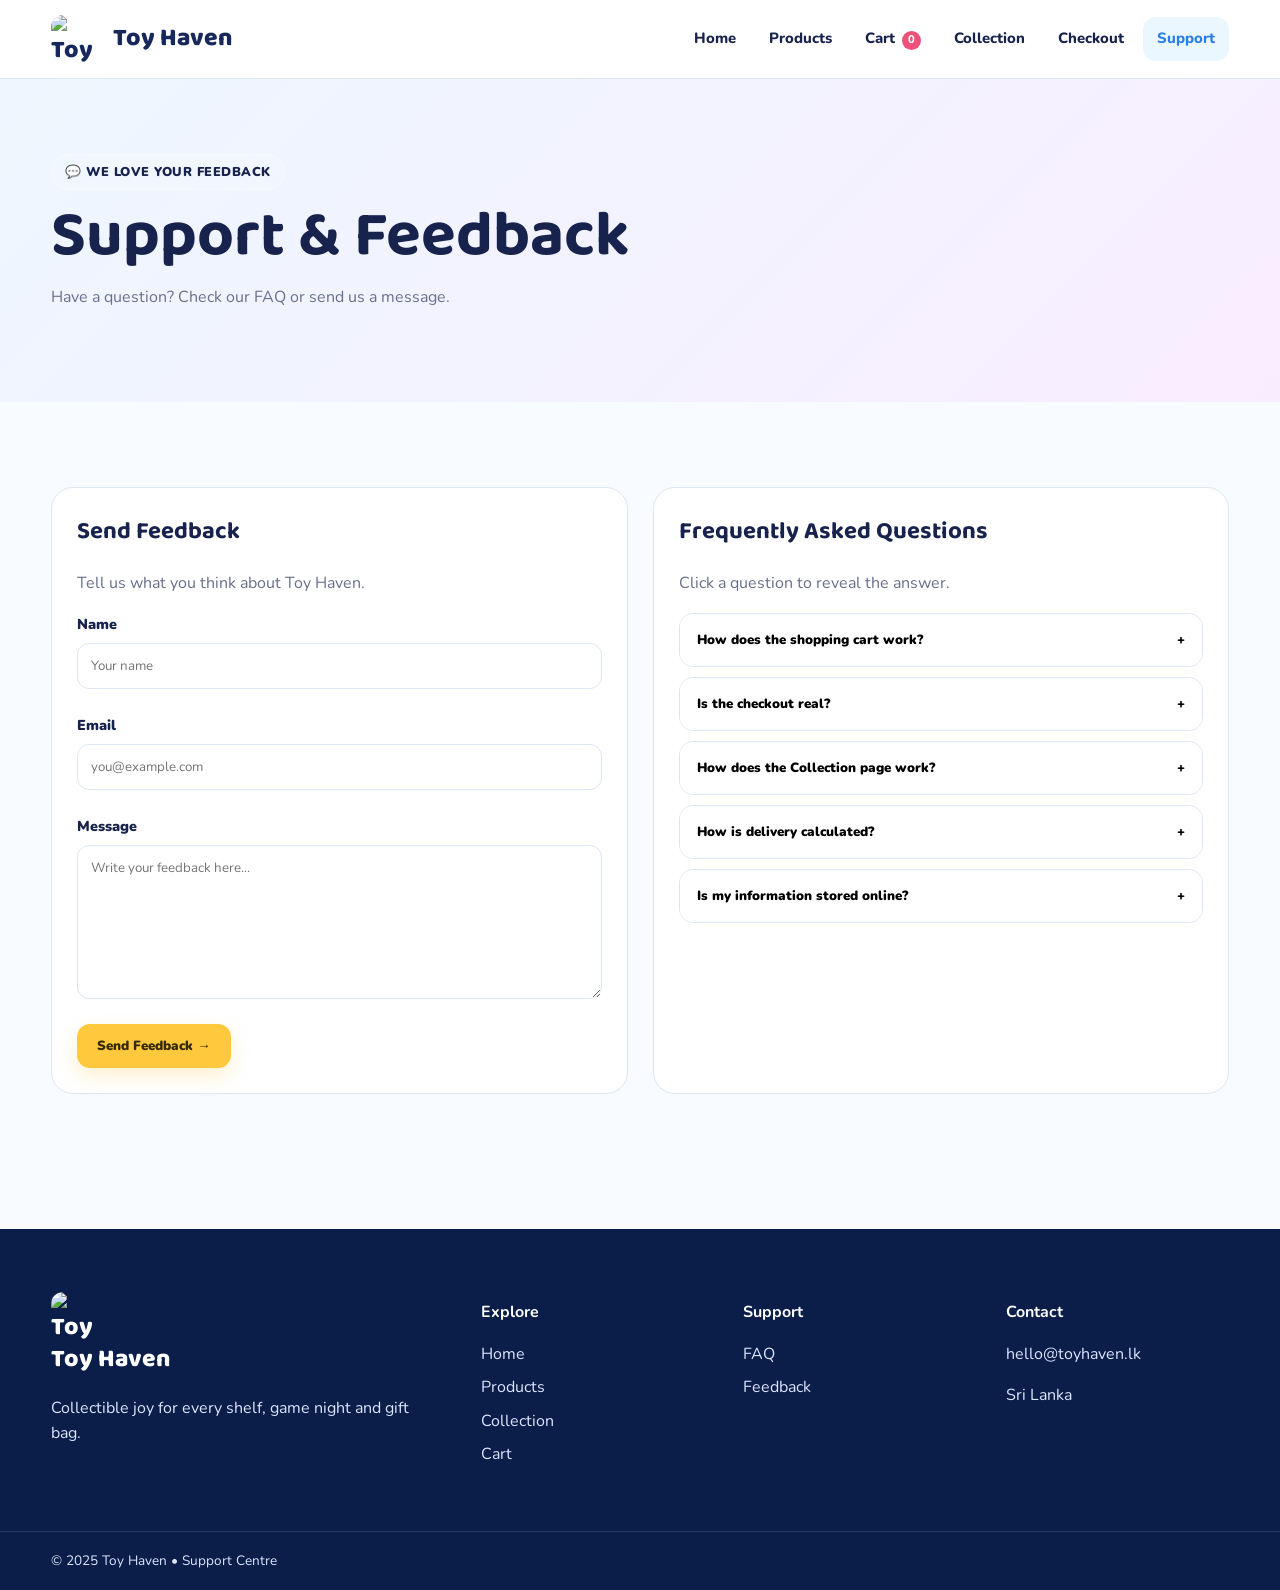
==== support.html @ c256fdbf "Add files via upload" ====
<!DOCTYPE html>
<html lang="en">

<head>

    <meta charset="UTF-8">
    <meta name="viewport" content="width=device-width, initial-scale=1.0">
    <meta name="description" content="Send feedback to Toy Haven and read answers to common questions.">
    <meta name="theme-color" content="#18285c">
    <title>Support &amp; Feedback | Toy Haven</title>
    <link rel="icon" href="IMAGES/favicon.png" type="image/png">
    <link rel="apple-touch-icon" href="icon-192.png">
    <link rel="manifest" href="manifest.webmanifest">
    <link rel="stylesheet" href="style.css">

</head>

<body>

<header class="site-header">

<div class="container nav-container">

<a href="index.html"
class="logo-link">

<img src="IMAGES/Logo.jpeg"
alt="Toy Haven Logo">

<span>Toy Haven</span>

</a>

<button class="menu-button"
id="menuButton" aria-label="Open navigation">
☰
</button>

<nav class="navigation"
id="navigation">

<a href="index.html">Home</a>

<a href="products.html">Products</a>

<a href="cart.html">
Cart
<span class="cart-badge">0</span>
</a>

<a href="wishlist.html">
Collection
</a>

<a href="checkout.html">
Checkout
</a>

<a href="support.html"
class="active">
Support
</a>

</nav>

</div>

</header>


<main>

<section class="page-banner">

<div class="container">

<span class="eyebrow">
💬 WE LOVE YOUR FEEDBACK
</span>

<h1>
Support & Feedback
</h1>

<p>
Have a question? Check our FAQ or
send us a message.
</p>

</div>

</section>


<section class="section">

<div class="container support-grid">


<div class="form-panel">

<h2>
Send Feedback
</h2>

<p class="muted">
Tell us what you think about Toy Haven.
</p>


<div id="feedbackSuccess"
class="success-message">

Thank you!
Your feedback has been saved successfully.

</div>


<form id="feedbackForm"
novalidate>


<div class="form-field">

<label for="feedbackName">
Name
</label>

<input
id="feedbackName"
name="name"
type="text"
required
placeholder="Your name">

<small class="form-error"
id="feedbackNameError">
</small>

</div>


<div class="form-field">

<label for="feedbackEmail">
Email
</label>

<input
id="feedbackEmail"
name="email"
type="email"
required
placeholder="you@example.com">

<small class="form-error"
id="feedbackEmailError">
</small>

</div>


<div class="form-field">

<label for="feedbackMessage">
Message
</label>

<textarea
id="feedbackMessage"
name="message"
rows="7"
required
placeholder="Write your feedback here..."></textarea>

<small class="form-error"
id="feedbackMessageError">
</small>

</div>


<button type="submit"
class="button button-primary">

Send Feedback →

</button>

</form>

</div>


<!-- FAQ -->

<div class="form-panel">

<h2>
Frequently Asked Questions
</h2>

<p class="muted">
Click a question to reveal the answer.
</p>


<div class="faq-list">


<div class="faq-item">

<button class="faq-question">

How does the shopping cart work?

<span>+</span>

</button>

<div class="faq-answer">

Products can be added from the Products page.
The cart quantity and products are stored
using localStorage so they remain after
refreshing the page.

</div>

</div>


<div class="faq-item">

<button class="faq-question">

Is the checkout real?

<span>+</span>

</button>

<div class="faq-answer">

No. The checkout is a front-end simulation
created for the academic project. No real
payment is processed.

</div>

</div>


<div class="faq-item">

<button class="faq-question">

How does the Collection page work?

<span>+</span>

</button>

<div class="faq-answer">

Click the heart icon on a product to add it
to your collection. You can then mark the
product as Interested, Owned or Not Interested.

</div>

</div>


<div class="faq-item">

<button class="faq-question">

How is delivery calculated?

<span>+</span>

</button>

<div class="faq-answer">

The demonstration uses LKR 500 delivery
for orders below LKR 15,000. Orders of
LKR 15,000 or more receive free simulated
delivery.

</div>

</div>


<div class="faq-item">

<button class="faq-question">

Is my information stored online?

<span>+</span>

</button>

<div class="faq-answer">

No. This academic front-end demonstration
stores form and shopping information in
the browser's localStorage.

</div>

</div>


</div>

</div>

</div>

</section>

</main>


<footer class="footer">

<div class="container footer-grid">

<div>

<a href="index.html"
class="logo-link footer-logo">

<img src="IMAGES/Logo.jpeg"
alt="Toy Haven Logo">

<span>Toy Haven</span>

</a>

<p>
Collectible joy for every shelf,
game night and gift bag.
</p>

</div>


<div>

<h3>Explore</h3>

<a href="index.html">Home</a>
<a href="products.html">Products</a>
<a href="wishlist.html">Collection</a>
<a href="cart.html">Cart</a>

</div>


<div>

<h3>Support</h3>

<a href="support.html">FAQ</a>
<a href="#feedbackForm">Feedback</a>

</div>


<div>

<h3>Contact</h3>

<p>
hello@toyhaven.lk
</p>

<p>
Sri Lanka
</p>

</div>

</div>


<div class="footer-bottom">

<div class="container">

© 2025 Toy Haven • Support Centre

</div>

</div>

</footer>


<div class="toast"
id="toast">
</div>


<script src="data/products.js"></script>
<script src="app.js"></script>


<script>

document.addEventListener("DOMContentLoaded", function () {


    /* FAQ */

    document.querySelectorAll(".faq-question")
        .forEach(function (button) {

            button.addEventListener(
                "click",
                function () {

                    const item =
                        button.parentElement;

                    item.classList.toggle("open");

                }
            );

        });


    /* FEEDBACK */

    document.getElementById("feedbackForm")
        .addEventListener("submit", function (event) {

            event.preventDefault();


            document.getElementById(
                "feedbackNameError"
            ).textContent = "";

            document.getElementById(
                "feedbackEmailError"
            ).textContent = "";

            document.getElementById(
                "feedbackMessageError"
            ).textContent = "";


            const name =
                document.getElementById(
                    "feedbackName"
                ).value.trim();


            const email =
                document.getElementById(
                    "feedbackEmail"
                ).value.trim();


            const message =
                document.getElementById(
                    "feedbackMessage"
                ).value.trim();


            let valid = true;


            if (name.length < 2) {

                document.getElementById(
                    "feedbackNameError"
                ).textContent =
                    "Please enter your name.";

                valid = false;

            }


            if (!/^\S+@\S+\.\S+$/.test(email)) {

                document.getElementById(
                    "feedbackEmailError"
                ).textContent =
                    "Please enter a valid email.";

                valid = false;

            }


            if (message.length < 10) {

                document.getElementById(
                    "feedbackMessageError"
                ).textContent =
                    "Please enter at least 10 characters.";

                valid = false;

            }


            if (!valid) return;


            const feedback =
                ToyHaven.read(
                    ToyHaven.KEYS.feedback,
                    []
                );


            feedback.unshift({

                name: name,

                email: email,

                message: message,

                date:
                    new Date().toISOString()

            });


            ToyHaven.write(
                ToyHaven.KEYS.feedback,
                feedback
            );


            this.reset();


            document.getElementById(
                "feedbackSuccess"
            ).classList.add("show");


            ToyHaven.showToast(
                "Feedback submitted successfully!"
            );

        });

});

</script>

</body>
</html>
---- style.css ----
@import url('https://fonts.googleapis.com/css2?family=Baloo+2:wght@500;600;700;800&family=Nunito:wght@400;600;700;800;900&display=swap');

:root {

    --navy: #18285c;
    --blue: #287fe8;
    --sky: #eaf7ff;

    --pink: #ef4f78;
    --pink-light: #fff0f5;

    --yellow: #ffc83d;
    --orange: #ff8b3d;

    --purple: #7651d6;
    --green: #2fb890;

    --white: #ffffff;

    --background: #f8fbff;

    --text: #17224d;
    --muted: #68708b;

    --border: #dce6f4;

    --shadow:
        0 18px 45px
        rgba(30, 55, 105, 0.12);

    --radius: 22px;

}


* {
    box-sizing: border-box;
}


html {
    scroll-behavior: smooth;
}


body {

    margin: 0;

    font-family:
        "Nunito",
        sans-serif;

    background:
        var(--background);

    color:
        var(--text);

    line-height: 1.6;

}


img {
    max-width: 100%;
    display: block;
}


a {
    text-decoration: none;
    color: inherit;
}


button,
input,
textarea,
select {
    font-family: inherit;
}


button {
    cursor: pointer;
}


.container {

    width:
        min(1180px, 92%);

    margin:
        0 auto;

}


.site-header {

    position: sticky;

    top: 0;

    z-index: 1000;

    background:
        rgba(255,255,255,0.95);

    backdrop-filter:
        blur(15px);

    border-bottom:
        1px solid var(--border);

}


.nav-container {

    min-height: 78px;

    display:
        flex;

    align-items:
        center;

    justify-content:
        space-between;

}


.logo-link {

    display:
        flex;

    align-items:
        center;

    gap: 10px;

    font-family:
        "Baloo 2",
        sans-serif;

    font-size:
        1.55rem;

    font-weight:
        800;

    color:
        var(--navy);

}


.logo-link img {

    width:
        52px;

    height:
        48px;

    object-fit:
        cover;

    border-radius:
        12px;

}


.navigation {

    display:
        flex;

    align-items:
        center;

    gap: 5px;

}


.navigation a {

    padding:
        10px 14px;

    border-radius:
        13px;

    font-weight:
        800;

    font-size:
        .93rem;

}


.navigation a:hover,
.navigation a.active {

    background:
        var(--sky);

    color:
        var(--blue);

}


.menu-button {

    display:
        none;

    border:
        none;

    background:
        var(--navy);

    color:
        white;

    width:
        45px;

    height:
        45px;

    border-radius:
        13px;

    font-size:
        1.4rem;

}


.cart-badge {

    background:
        var(--pink);

    color:
        white;

    border-radius:
        50%;

    min-width:
        19px;

    height:
        19px;

    display:
        inline-grid;

    place-items:
        center;

    font-size:
        .7rem;

    margin-left:
        3px;

}


.promotion-bar {

    overflow:
        hidden;

    white-space:
        nowrap;

    background:
        var(--navy);

    color:
        white;

}


.promotion-track {

    display:
        flex;

    width:
        max-content;

    animation:
        promotionMove 25s linear infinite;

}


.promotion-track span {

    padding:
        11px 35px;

    font-size:
        .85rem;

    font-weight:
        800;

}


@keyframes promotionMove {

    from {
        transform:
            translateX(0);
    }

    to {
        transform:
            translateX(-50%);
    }

}


/* HERO */

.hero {

    background:
        linear-gradient(
            135deg,
            #18285c,
            #287fe8
        );

    color:
        white;

    overflow:
        hidden;

}


.hero-grid {

    min-height:
        650px;

    display:
        grid;

    grid-template-columns:
        1.1fr .9fr;

    align-items:
        center;

    gap:
        40px;

}


.hero-content {

    padding:
        70px 0;

}


.eyebrow {

    display:
        inline-block;

    padding:
        7px 13px;

    border-radius:
        50px;

    background:
        rgba(255,255,255,.15);

    border:
        1px solid
        rgba(255,255,255,.25);

    font-size:
        .8rem;

    font-weight:
        900;

    letter-spacing:
        .04em;

}


.hero h1 {

    font-family:
        "Baloo 2",
        sans-serif;

    font-size:
        clamp(3.2rem, 7vw, 5.7rem);

    line-height:
        .9;

    margin:
        22px 0;

}


.hero h1 span {

    color:
        var(--yellow);

}


.hero p {

    max-width:
        600px;

    font-size:
        1.1rem;

    color:
        #dce8ff;

}


.hero-buttons {

    display:
        flex;

    flex-wrap:
        wrap;

    gap:
        12px;

    margin-top:
        25px;

}


.button {

    display:
        inline-flex;

    align-items:
        center;

    justify-content:
        center;

    gap:
        8px;

    padding:
        13px 20px;

    border:
        none;

    border-radius:
        13px;

    font-weight:
        900;

    transition:
        .25s;

}


.button:hover {

    transform:
        translateY(-3px);

}


.button-primary {

    background:
        var(--yellow);

    color:
        #342900;

    box-shadow:
        0 8px 20px
        rgba(255,200,61,.25);

}


.button-secondary {

    background:
        rgba(255,255,255,.12);

    color:
        white;

    border:
        1px solid
        rgba(255,255,255,.3);

}


.button-outline {

    background:
        transparent;

    border:
        1px solid var(--border);

    color:
        var(--navy);

}


.button-light {

    background:
        white;

    color:
        var(--navy);

}


.full-button {

    width:
        100%;

    margin-top:
        10px;

}


.hero-features {

    display:
        flex;

    gap:
        35px;

    margin-top:
        40px;

}


.hero-features div {

    display:
        flex;

    flex-direction:
        column;

}


.hero-features strong {

    font-family:
        "Baloo 2";

    font-size:
        1.6rem;

    color:
        var(--yellow);

}


.hero-features span {

    font-size:
        .8rem;

    color:
        #dbe6ff;

}


.hero-visual {

    min-height:
        500px;

    position:
        relative;

    display:
        grid;

    place-items:
        center;

}


.hero-circle {

    width:
        430px;

    height:
        430px;

    border-radius:
        50%;

    background:
        radial-gradient(
            circle,
            #ffd96b,
            #ff8b3d
        );

    box-shadow:
        0 0 100px
        rgba(255,200,61,.25);

}


.hero-toy {

    position:
        absolute;

    width:
        330px;

    animation:
        floatToy 4s ease-in-out infinite;

}


@keyframes floatToy {

    0%,100% {
        transform:
            translateY(0)
            rotate(-2deg);
    }

    50% {
        transform:
            translateY(-18px)
            rotate(2deg);
    }

}


.floating-card {

    position:
        absolute;

    background:
        white;

    color:
        var(--navy);

    padding:
        13px 18px;

    border-radius:
        15px;

    box-shadow:
        var(--shadow);

    font-weight:
        900;

}


.floating-card-one {

    top:
        80px;

    right:
        0;

}


.floating-card-two {

    bottom:
        80px;

    left:
        0;

}


.section {

    padding:
        85px 0;

}


.light-section {

    background:
        #eef7ff;

}


.section-heading {

    display:
        flex;

    align-items:
        end;

    justify-content:
        space-between;

    gap:
        20px;

    margin-bottom:
        35px;

}


.section-heading h2 {

    font-family:
        "Baloo 2";

    font-size:
        2.7rem;

    line-height:
        1;

    margin:
        6px 0;

}


.section-heading p {

    margin:
        0;

    color:
        var(--muted);

}


.small-title {

    color:
        var(--blue);

    font-size:
        .75rem;

    font-weight:
        900;

    letter-spacing:
        .12em;

}


.text-link {

    color:
        var(--blue);

    font-weight:
        900;

}


.category-grid {

    display:
        grid;

    grid-template-columns:
        repeat(4,1fr);

    gap:
        18px;

}


.category-card {

    min-height:
        210px;

    border-radius:
        25px;

    padding:
        25px;

    color:
        white;

    display:
        flex;

    flex-direction:
        column;

    justify-content:
        flex-end;

    position:
        relative;

    overflow:
        hidden;

    box-shadow:
        var(--shadow);

    transition:
        .3s;

}


.category-card:hover {

    transform:
        translateY(-8px);

}


.category-card h3 {

    font-family:
        "Baloo 2";

    font-size:
        1.7rem;

    margin:
        8px 0 0;

}


.category-card p {

    margin:
        0;

    opacity:
        .9;

}


.category-icon {

    font-size:
        3rem;

}


.category-purple {

    background:
        linear-gradient(
            135deg,
            #7651d6,
            #e45d92
        );

}


.category-blue {

    background:
        linear-gradient(
            135deg,
            #168dca,
            #287fe8
        );

}


.category-orange {

    background:
        linear-gradient(
            135deg,
            #ff8b3d,
            #ef4f78
        );

}


.category-green {

    background:
        linear-gradient(
            135deg,
            #168e7a,
            #2fb890
        );

}


.daily-product {

    display:
        grid;

    grid-template-columns:
        1fr 1fr;

    overflow:
        hidden;

    border-radius:
        30px;

    background:
        white;

    border:
        1px solid
        #ffe0a2;

    box-shadow:
        var(--shadow);

}


.daily-image {

    min-height:
        420px;

    background:
        linear-gradient(
            135deg,
            #ffd96b,
            #ff9b54
        );

    display:
        grid;

    place-items:
        center;

}


.daily-image img {

    width:
        70%;

    max-width:
        400px;

}


.daily-content {

    padding:
        55px;

    display:
        flex;

    flex-direction:
        column;

    justify-content:
        center;

}


.daily-content h2 {

    font-family:
        "Baloo 2";

    font-size:
        3rem;

    line-height:
        1;

    margin:
        12px 0;

}


.daily-content p {

    color:
        var(--muted);

}


.product-badge {

    display:
        inline-block;

    width:
        fit-content;

    padding:
        5px 10px;

    background:
        #fff0c9;

    color:
        #805500;

    border-radius:
        30px;

    font-size:
        .75rem;

    font-weight:
        900;

}


.category-text {

    display:
        block;

    color:
        var(--muted);

    font-size:
        .8rem;

    font-weight:
        800;

    margin-top:
        8px;

}


.large-price {

    font-family:
        "Baloo 2";

    font-size:
        1.8rem;

    font-weight:
        900;

    color:
        var(--navy);

    margin:
        12px 0;

}


.product-grid {

    display:
        grid;

    grid-template-columns:
        repeat(4,1fr);

    gap:
        20px;

}


.product-card {

    background:
        white;

    border:
        1px solid
        var(--border);

    border-radius:
        22px;

    overflow:
        hidden;

    box-shadow:
        0 8px 25px
        rgba(30,55,105,.06);

    transition:
        .3s;

}


.product-card:hover {

    transform:
        translateY(-7px);

    box-shadow:
        var(--shadow);

}


.product-image {

    aspect-ratio:
        1/.85;

    background:
        #edf6ff;

    overflow:
        hidden;

}


.product-image img {

    width:
        100%;

    height:
        100%;

    object-fit:
        cover;

    transition:
        .4s;

}


.product-card:hover
.product-image img {

    transform:
        scale(1.05);

}


.product-content {

    padding:
        18px;

}


.product-top {

    display:
        flex;

    align-items:
        center;

    justify-content:
        space-between;

    gap:
        8px;

}


.product-card h3 {

    font-size:
        1.1rem;

    margin:
        10px 0 4px;

}


.rating {

    color:
        #f5a400;

    font-size:
        .85rem;

    font-weight:
        900;

}


.rating span {

    color:
        var(--muted);

}


.product-price {

    font-family:
        "Baloo 2";

    font-size:
        1.45rem;

    font-weight:
        900;

    color:
        var(--navy);

    margin-top:
        5px;

}


.card-actions {

    display:
        flex;

    gap:
        7px;

    margin-top:
        13px;

}


.icon-button {

    width:
        42px;

    height:
        42px;

    border:
        none;

    border-radius:
        12px;

    background:
        var(--sky);

    color:
        var(--blue);

    font-size:
        1.1rem;

    font-weight:
        900;

}


/* OFFERS */

.offers-grid {

    display:
        grid;

    grid-template-columns:
        1.2fr .8fr;

    gap:
        20px;

}


.offer-card {

    min-height:
        270px;

    padding:
        35px;

    border-radius:
        28px;

    color:
        white;

    display:
        flex;

    flex-direction:
        column;

    justify-content:
        flex-end;

}


.offer-card span {

    font-size:
        .75rem;

    font-weight:
        900;

    letter-spacing:
        .1em;

}


.offer-card h3 {

    font-family:
        "Baloo 2";

    font-size:
        2rem;

    margin:
        7px 0;

}


.offer-card p {

    max-width:
        600px;

}


.offer-pink {

    background:
        linear-gradient(
            135deg,
            #ef4f78,
            #7651d6
        );

}


.offer-blue {

    background:
        linear-gradient(
            135deg,
            #187ec0,
            #2fb890
        );

}



.newsletter-section {

    padding:
        70px 0;

    background:
        var(--navy);

    color:
        white;

}


.newsletter-box {

    display:
        flex;

    align-items:
        center;

    justify-content:
        space-between;

    gap:
        40px;

}


.newsletter-box h2 {

    font-family:
        "Baloo 2";

    font-size:
        2.7rem;

    margin:
        5px 0;

}


.newsletter-box p {

    color: #cbd8f7;

}


.newsletter-form {
    display:flex;
    gap: 8px;
    min-width: 360px;
}


.newsletter-form input {
    flex:1;
    min-width:0;
    padding:13px;
    border:none;
    border-radius:12px;
}


.newsletter-form button {
    border:none;
    background:var(--yellow);
    padding:0 18px;
    border-radius:12px;
    font-weight:900;
}


.page-banner {
    padding:75px 0;
    background:linear-gradient( 135deg,#eef7ff,#f8edff);
}


.page-banner h1 {

    font-family:
        "Baloo 2";

    font-size:
        4rem;

    line-height:
        1;

    margin:
        15px 0 10px;

}


.page-banner p {

    color:
        var(--muted);

    max-width:
        650px;

}


.product-toolbar {

    display:
        flex;

    flex-wrap:
        wrap;

    gap:
        15px;

    background:
        white;

    border:
        1px solid var(--border);

    padding:
        16px;

    border-radius:
        20px;

    margin-bottom:
        30px;

}


.product-toolbar input {

    flex:
        1;

    min-width:
        240px;

    border:
        1px solid var(--border);

    border-radius:
        12px;

    padding:
        13px;

    outline:
        none;

}


.filter-buttons {

    display:
        flex;

    gap:
        7px;

    flex-wrap:
        wrap;

}


.filter-button {

    border:
        none;

    background:
        #edf4fc;

    color:
        var(--text);

    padding:
        10px 13px;

    border-radius:
        11px;

    font-weight:
        900;

}


.filter-button.active {

    background:
        var(--navy);

    color:
        white;

}


.cart-layout {

    display:
        grid;

    grid-template-columns:
        1.5fr .6fr;

    gap:
        25px;

}


.cart-panel,
.summary-panel,
.form-panel {

    background:
        white;

    border:
        1px solid var(--border);

    border-radius:
        22px;

    padding:
        25px;

}


.summary-panel {

    height:
        max-content;

    position:
        sticky;

    top:
        100px;

}


.summary-panel h2,
.cart-panel h2,
.form-panel h2 {

    font-family:
        "Baloo 2";

    margin-top:
        0;

}


.summary-row {

    display:
        flex;

    justify-content:
        space-between;

    gap:
        10px;

    padding:
        10px 0;

}


.summary-total {

    display:
        flex;

    justify-content:
        space-between;

    font-size:
        1.25rem;

    font-weight:
        900;

    padding:
        17px 0;

}


.summary-note {

    color:
        var(--muted);

    font-size:
        .85rem;

}


.cart-item {

    display:
        grid;

    grid-template-columns:
        90px 1fr auto auto;

    align-items:
        center;

    gap:
        15px;

    padding:
        16px 0;

    border-bottom:
        1px solid var(--border);

}


.cart-item img {

    width:
        90px;

    height:
        75px;

    object-fit:
        cover;

    border-radius:
        14px;

}


.cart-product h3 {

    margin:
        0;

    font-size:
        1rem;

}


.cart-product p {

    color:
        var(--muted);

    margin:
        2px 0;

    font-size:
        .8rem;

}


.quantity-control {

    display:
        flex;

    align-items:
        center;

    border:
        1px solid var(--border);

    border-radius:
        11px;

    overflow:
        hidden;

}


.quantity-control button {

    border:
        none;

    width:
        35px;

    height:
        35px;

    background:
        #f1f6fb;

}


.quantity-control span {

    width:
        35px;

    text-align:
        center;

    font-weight:
        900;

}


.cart-subtotal {

    font-family:
        "Baloo 2";

}


.form-grid {

    display:
        grid;

    grid-template-columns:
        1fr 1fr;

    gap:
        18px;

}


.form-field {

    display:
        flex;

    flex-direction:
        column;

    gap:
        7px;

}


.form-field.full {

    grid-column:
        1 / -1;

}


.form-field label {

    font-weight:
        900;

    font-size:
        .9rem;

}


.form-field input,
.form-field textarea,
.form-field select {

    width:
        100%;

    padding:
        13px;

    border:
        1px solid var(--border);

    border-radius:
        12px;

    outline:
        none;

    resize:
        vertical;

}


.form-field input:focus,
.form-field textarea:focus {

    border-color:
        var(--blue);

    box-shadow:
        0 0 0 4px
        rgba(40,127,232,.1);

}


.form-error {

    color:
        #d6294f;

    min-height:
        18px;

    font-size:
        .78rem;

    font-weight:
        800;

}


.information-box {

    padding:
        15px;

    margin:
        20px 0;

    border-radius:
        13px;

    background:
        #eef8ff;

    color:
        #195887;

    font-weight:
        700;

}


.payment-options {

    display:
        flex;

    gap:
        12px;

}


.payment-option {

    flex:
        1;

    border:
        1px solid var(--border);

    border-radius:
        15px;

    padding:
        15px;

    cursor:
        pointer;

}


.payment-option:has(
    input:checked
) {

    border-color:
        var(--blue);

    background:
        #eef8ff;

}

.success-panel {

    display:
        none;

    background:
        white;

    border:
        1px solid var(--border);

    border-radius:
        22px;

    padding:
        50px;

    text-align:
        center;

}


.success-panel.show {

    display:
        block;

}


.success-icon {

    width:
        80px;

    height:
        80px;

    margin:
        auto;

    display:
        grid;

    place-items:
        center;

    border-radius:
        50%;

    background:
        #dff8ed;

    color:
        #15976d;

    font-size:
        2.5rem;

    font-weight:
        900;

    animation:
        successPop .5s ease;

}


@keyframes successPop {

    from {
        transform:
            scale(.4);
    }

    to {
        transform:
            scale(1);
    }

}

.wishlist-grid {

    display:
        grid;

    grid-template-columns:
        repeat(3,1fr);

    gap:
        20px;

}


.wishlist-card {

    background:
        white;

    border:
        1px solid var(--border);

    border-radius:
        22px;

    overflow:
        hidden;

}


.wishlist-card > img {

    width:
        100%;

    aspect-ratio:
        1/.8;

    object-fit:
        cover;

}


.wishlist-content {

    padding:
        20px;

}


.wishlist-content h3 {

    margin:
        8px 0;

}


.status-select {

    width:
        100%;

    margin-top:
        7px;

    padding:
        11px;

    border:
        1px solid var(--border);

    border-radius:
        11px;

}


.support-grid {

    display:
        grid;

    grid-template-columns:
        1fr 1fr;

    gap:
        25px;

}


.success-message {

    display:
        none;

    padding:
        13px;

    margin-bottom:
        18px;

    border-radius:
        12px;

    background:
        #dff8ed;

    color:
        #147958;

    font-weight:
        800;

}


.success-message.show {

    display:
        block;

}


.faq-list {

    display:
        grid;

    gap:
        10px;

}


.faq-item {

    border:
        1px solid var(--border);

    border-radius:
        14px;

    overflow:
        hidden;

}


.faq-question {

    width:
        100%;

    border:
        none;

    background:
        white;

    padding:
        17px;

    display:
        flex;

    justify-content:
        space-between;

    text-align:
        left;

    font-weight:
        900;

}


.faq-answer {

    display:
        none;

    padding:
        0 17px 17px;

    color:
        var(--muted);

}


.faq-item.open
.faq-answer {

    display:
        block;

}


/* EMPTY */

.empty-state {

    text-align:
        center;

    padding:
        50px 20px;

    grid-column:
        1 / -1;

}


.empty-icon {

    font-size:
        3rem;

}


.empty-state h3 {

    font-family:
        "Baloo 2";

    font-size:
        1.8rem;

}


.modal-overlay {

    position:
        fixed;

    inset:
        0;

    background:
        rgba(7,17,43,.7);

    display:
        none;

    place-items:
        center;

    z-index:
        2000;

    padding:
        20px;

}


.modal-overlay.show {

    display:
        grid;

}


.product-modal {

    width:
        min(800px,100%);

    max-height:
        90vh;

    overflow:
        auto;

    background:
        white;

    border-radius:
        25px;

    position:
        relative;

}


.modal-close {

    position:
        absolute;

    top:
        12px;

    right:
        12px;

    z-index:
        2;

    width:
        40px;

    height:
        40px;

    border:
        none;

    border-radius:
        50%;

    background:
        white;

    font-size:
        1.5rem;

}


.modal-grid {

    display:
        grid;

    grid-template-columns:
        1fr 1fr;

}


.modal-image {

    background:
        #edf6ff;

}


.modal-image img {

    width:
        100%;

    height:
        100%;

    min-height:
        350px;

    object-fit:
        cover;

}


.modal-details {

    padding:
        40px;

}


.modal-details h2 {

    font-family:
        "Baloo 2";

    font-size:
        2.5rem;

    line-height:
        1;

}


.footer {

    margin-top:
        50px;

    background:
        #0b1d49;

    color:
        #dce6ff;

}


.footer-grid {

    display:
        grid;

    grid-template-columns:
        1.4fr .8fr .8fr .8fr;

    gap:
        40px;

    padding:
        55px 0;

}


.footer-logo {

    color:
        white;

}


.footer-grid h3 {

    color:
        white;

    font-size:
        1rem;

}


.footer-grid a {

    display:
        block;

    margin:
        8px 0;

}


.footer-grid a:hover {

    color:
        white;

}


.footer-bottom {

    border-top:
        1px solid
        rgba(255,255,255,.12);

    padding:
        18px 0;

    font-size:
        .85rem;

}

.toast {

    position:
        fixed;

    right:
        20px;

    bottom:
        20px;

    background:
        var(--navy);

    color:
        white;

    padding:
        14px 20px;

    border-radius:
        13px;

    box-shadow:
        var(--shadow);

    transform:
        translateY(120px);

    opacity:
        0;

    transition:
        .3s;

    z-index:
        5000;

}


.toast.show {

    transform:
        translateY(0);

    opacity:
        1;

}


.muted {

    color:
        var(--muted);

}


.disabled {

    opacity:
        .45;

    pointer-events:
        none;

}


/* RESPONSIVE */

@media (max-width: 1000px) {

    .menu-button {
        display: block;
    }


    .navigation {

        position:
            absolute;

        top:
            78px;

        left:
            0;

        right:
            0;

        background:
            white;

        display:
            none;

        flex-direction:
            column;

        align-items:
            stretch;

        padding:
            15px 4%;

        border-bottom:
            1px solid var(--border);

    }


    .navigation.open {
        display: flex;
    }


    .hero-grid,
    .daily-product,
    .cart-layout,
    .support-grid {

        grid-template-columns:
            1fr;

    }


    .product-grid {

        grid-template-columns:
            repeat(2,1fr);

    }


    .category-grid {

        grid-template-columns:
            repeat(2,1fr);

    }


    .wishlist-grid {

        grid-template-columns:
            repeat(2,1fr);

    }


    .footer-grid {

        grid-template-columns:
            repeat(2,1fr);

    }


    .summary-panel {

        position:
            static;

    }

}


@media (max-width: 650px) {

    .hero-content {

        padding:
            60px 0 20px;

    }


    .hero h1 {

        font-size:
            3.4rem;

    }


    .hero-features {

        gap:
            18px;

        flex-wrap:
            wrap;

    }


    .hero-circle {

        width:
            300px;

        height:
            300px;

    }


    .hero-toy {

        width:
            240px;

    }


    .floating-card {

        display:
            none;

    }


    .section {

        padding:
            60px 0;

    }


    .section-heading {

        align-items:
            flex-start;

        flex-direction:
            column;

    }


    .section-heading h2 {

        font-size:
            2.3rem;

    }


    .category-grid,
    .product-grid,
    .wishlist-grid,
    .offers-grid {

        grid-template-columns:
            1fr;

    }


    .daily-content {

        padding:
            30px;

    }


    .daily-content h2 {

        font-size:
            2.4rem;

    }


    .page-banner h1 {

        font-size:
            2.8rem;

    }


    .form-grid {

        grid-template-columns:
            1fr;

    }


    .form-field.full {

        grid-column:
            auto;

    }


    .payment-options {

        flex-direction:
            column;

    }


    .newsletter-box {

        flex-direction:
            column;

        align-items:
            flex-start;

    }


    .newsletter-form {

        min-width:
            100%;

    }


    .cart-item {

        grid-template-columns:
            70px 1fr;

    }


    .quantity-control {

        grid-column:
            2;

    }


    .cart-subtotal {

        grid-column:
            2;

    }


    .modal-grid {

        grid-template-columns:
            1fr;

    }


    .modal-details {

        padding:
            25px;

    }


    .footer-grid {

        grid-template-columns:
            1fr;

    }

}

/* Payment label (not a form control, so it is a span) */
.form-field .field-title {
    font-weight: 900;
    font-size: .9rem;
}
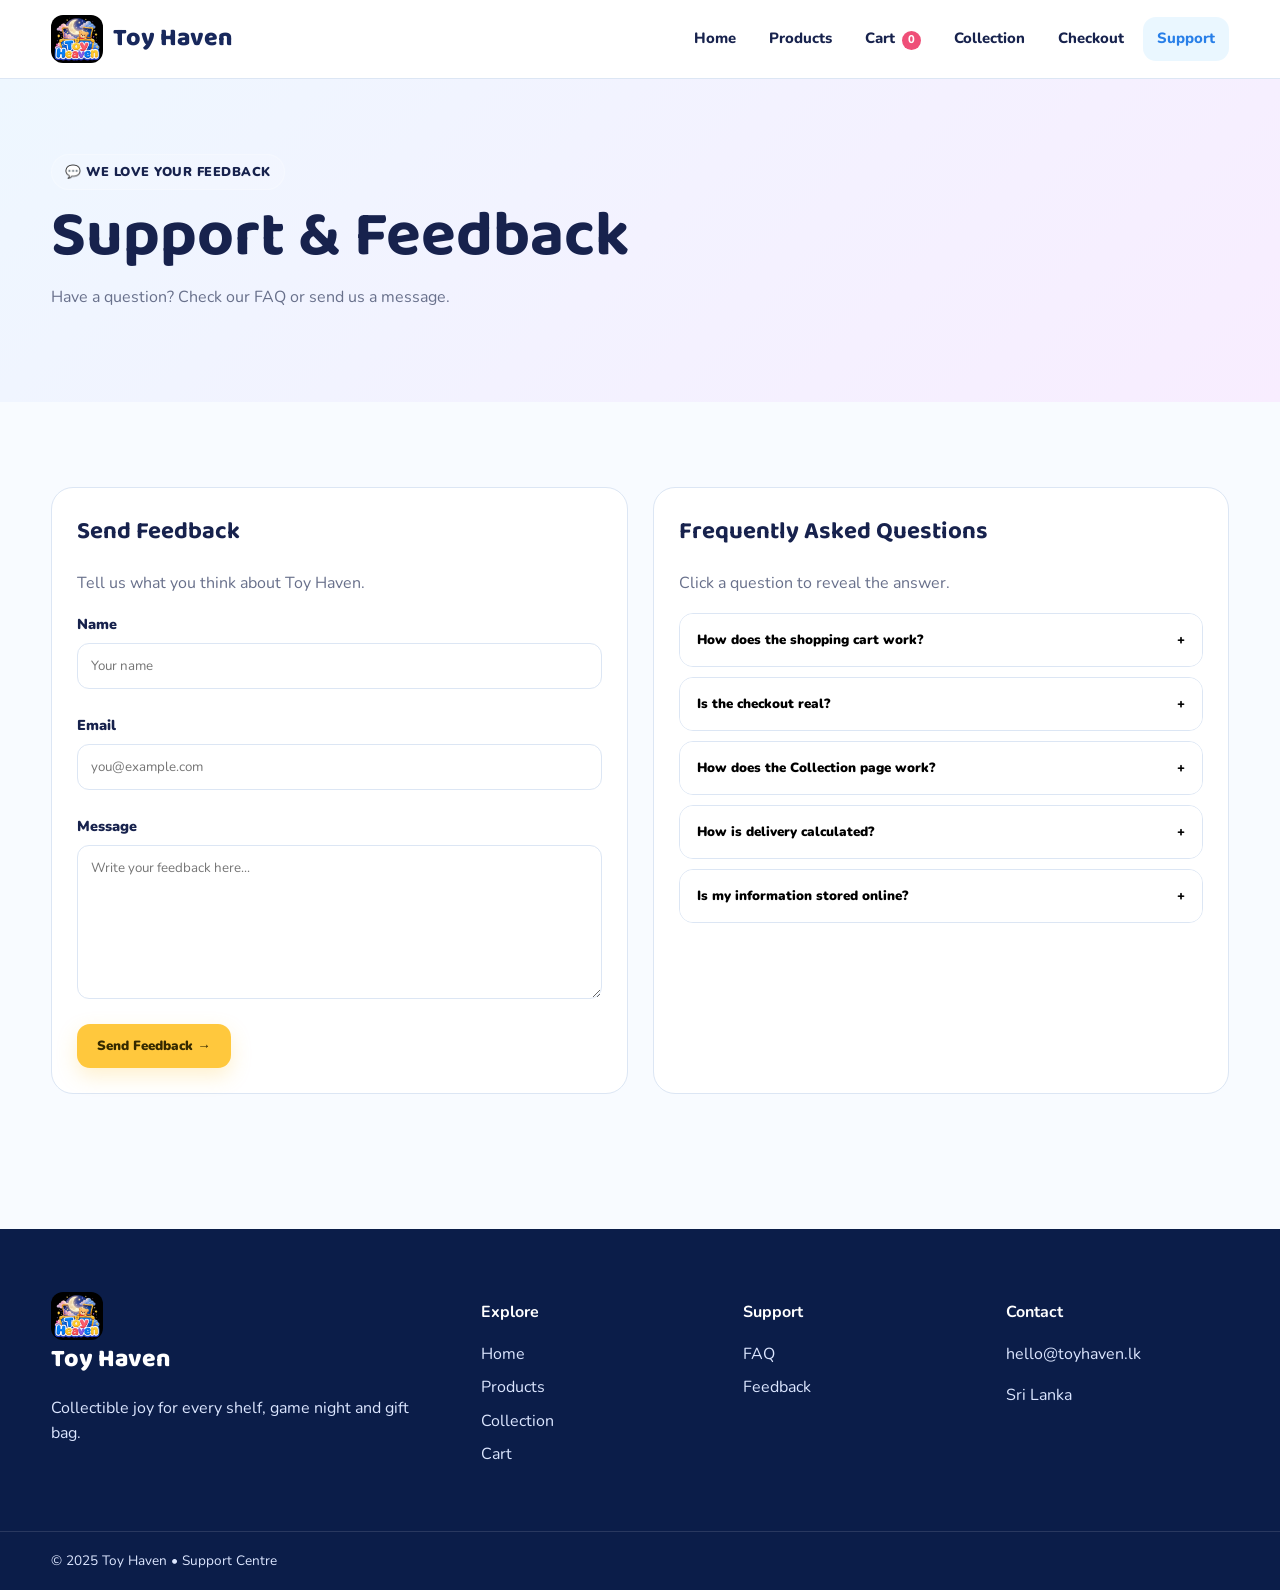
==== commit c2a4b634: "Add files via upload" ====
--- a/support.html
+++ b/support.html
@@ -8,7 +8,7 @@
     <meta name="description" content="Send feedback to Toy Haven and read answers to common questions.">
     <meta name="theme-color" content="#18285c">
     <title>Support &amp; Feedback | Toy Haven</title>
-    <link rel="icon" href="IMAGES/favicon.png" type="image/png">
+    <link rel="icon" href="favicon.png" type="image/png">
     <link rel="apple-touch-icon" href="icon-192.png">
     <link rel="manifest" href="manifest.webmanifest">
     <link rel="stylesheet" href="style.css">
@@ -24,7 +24,7 @@
 <a href="index.html"
 class="logo-link">
 
-<img src="IMAGES/Logo.jpeg"
+<img src="Logo.jpeg"
 alt="Toy Haven Logo">
 
 <span>Toy Haven</span>
@@ -336,7 +336,7 @@
 <a href="index.html"
 class="logo-link footer-logo">
 
-<img src="IMAGES/Logo.jpeg"
+<img src="Logo.jpeg"
 alt="Toy Haven Logo">
 
 <span>Toy Haven</span>
@@ -408,7 +408,7 @@
 </div>
 
 
-<script src="data/products.js"></script>
+<script src="products.js"></script>
 <script src="app.js"></script>
 
 
